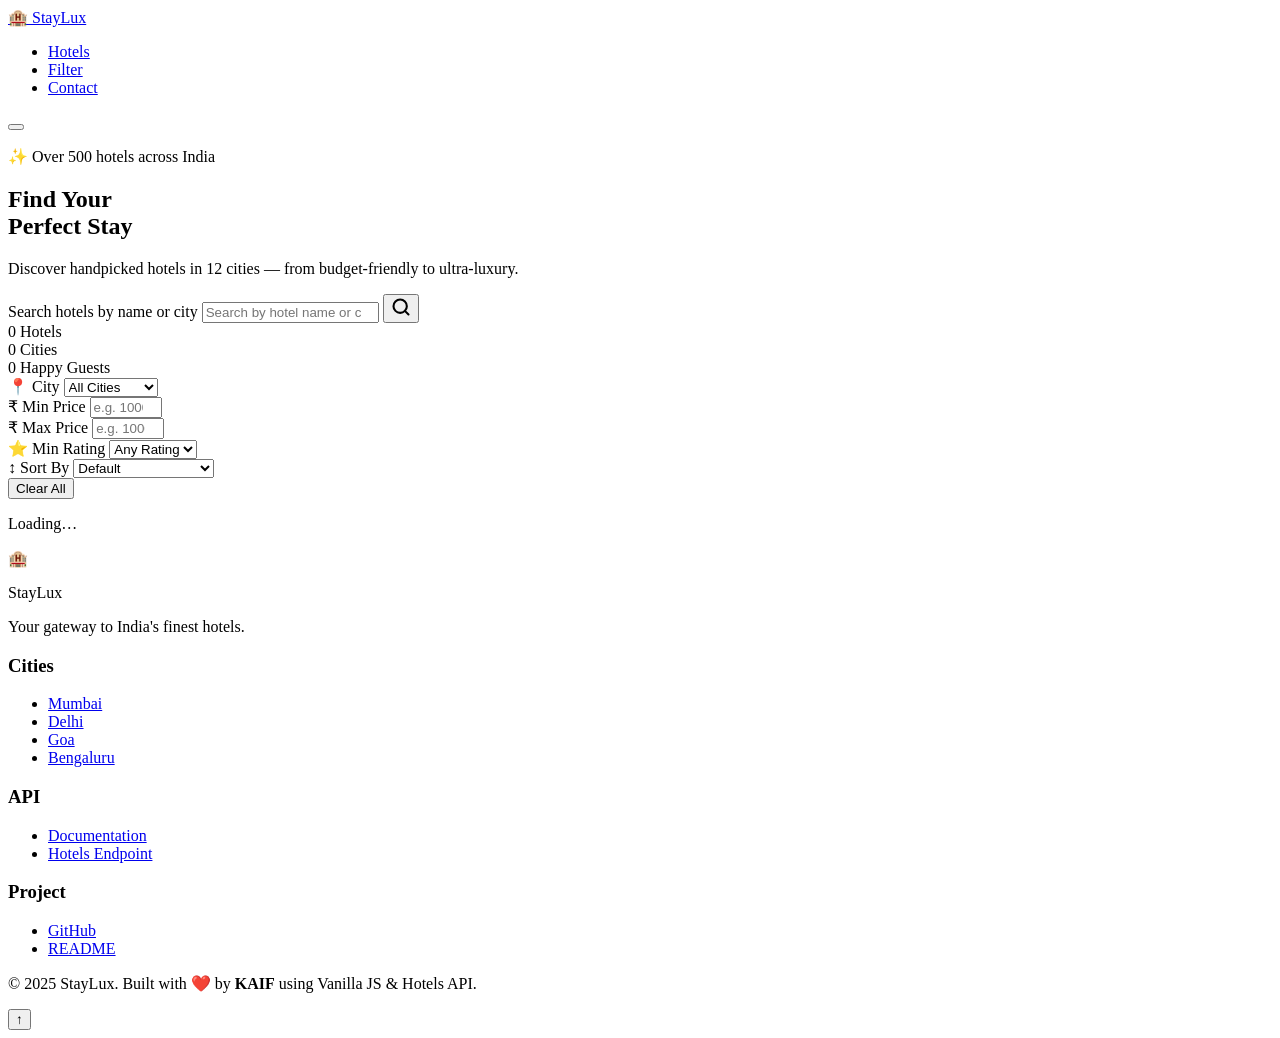
==== index.html @ 4dc67cb7 "Add main landing page and app logic" ====
<!DOCTYPE html>
<html lang="en">
<head>
  <meta charset="UTF-8" />
  <meta name="viewport" content="width=device-width, initial-scale=1.0" />
  <meta name="description" content="StayLux — Browse 500+ premium hotels across India. Filter by city, price, and rating. Find your perfect stay today." />
  <meta name="keywords" content="hotels, India, booking, luxury, affordable, Goa, Mumbai, Delhi, Bengaluru" />
  <meta name="author" content="StayLux" />

  <!-- Open Graph -->
  <meta property="og:title" content="StayLux — Find Your Perfect Hotel in India" />
  <meta property="og:description" content="Browse 500+ premium hotels across major Indian cities." />
  <meta property="og:type" content="website" />

  <title>StayLux — Find Your Perfect Hotel in India</title>

  <!-- Google Fonts -->
  <link rel="preconnect" href="https://fonts.googleapis.com" />
  <link rel="preconnect" href="https://fonts.gstatic.com" crossorigin />
  <link href="https://fonts.googleapis.com/css2?family=Outfit:wght@300;400;500;600;700;800&family=DM+Sans:wght@400;500;600&display=swap" rel="stylesheet" />

  <!-- Stylesheets -->
  <link rel="stylesheet" href="css/style.css" />
  <link rel="stylesheet" href="css/responsive.css" />
</head>

<body>

  <!-- ════════════════════════════════
       NAVIGATION
  ════════════════════════════════ -->
  <header class="nav" role="banner">
    <nav class="nav__inner container" aria-label="Main navigation">

      <!-- Logo -->
      <a href="index.html" class="nav__logo" aria-label="StayLux home">
        <span class="nav__logo-icon" aria-hidden="true">🏨</span>
        <span class="nav__logo-text">StayLux</span>
      </a>

      <!-- Desktop links -->
      <ul class="nav__links" id="nav-links" role="list">
        <li><a href="index.html" class="nav__link nav__link--active" aria-current="page">Hotels</a></li>
        <li><a href="#filters" class="nav__link">Filter</a></li>
        <li><a href="#footer" class="nav__link">Contact</a></li>
      </ul>

      <!-- Mobile hamburger -->
      <button
        class="nav__hamburger"
        id="mobile-menu-btn"
        aria-label="Toggle navigation menu"
        aria-expanded="false"
        aria-controls="nav-links"
      >
        <span class="nav__hamburger-bar"></span>
        <span class="nav__hamburger-bar"></span>
        <span class="nav__hamburger-bar"></span>
      </button>

    </nav>
  </header>


  <!-- ════════════════════════════════
       HERO SECTION
  ════════════════════════════════ -->
  <section class="hero" aria-labelledby="hero-title">
    <div class="hero__backdrop" aria-hidden="true"></div>

    <div class="hero__content container">
      <p class="hero__eyebrow">✨ Over 500 hotels across India</p>
      <h1 class="hero__title" id="hero-title">
        Find Your<br />
        <span class="hero__title-accent">Perfect Stay</span>
      </h1>
      <p class="hero__subtitle">
        Discover handpicked hotels in 12 cities — from budget-friendly to ultra-luxury.
      </p>

      <!-- Inline search bar in hero -->
      <div class="hero__search" role="search">
        <label for="search-input" class="sr-only">Search hotels by name or city</label>
        <input
          type="search"
          id="search-input"
          class="hero__search-input"
          placeholder="Search by hotel name or city…"
          autocomplete="off"
          spellcheck="false"
          aria-label="Search hotels"
        />
        <button class="hero__search-btn" aria-label="Search" type="button">
          <svg width="20" height="20" viewBox="0 0 24 24" fill="none" stroke="currentColor" stroke-width="2.5" stroke-linecap="round" stroke-linejoin="round" aria-hidden="true">
            <circle cx="11" cy="11" r="8" /><line x1="21" y1="21" x2="16.65" y2="16.65" />
          </svg>
        </button>
      </div>

      <!-- Stats row -->
      <div class="hero__stats" aria-label="Key statistics">
        <div class="hero__stat">
          <span class="hero__stat-number" data-counter="500">0</span>
          <span class="hero__stat-label">Hotels</span>
        </div>
        <div class="hero__stat-divider" aria-hidden="true"></div>
        <div class="hero__stat">
          <span class="hero__stat-number" data-counter="12">0</span>
          <span class="hero__stat-label">Cities</span>
        </div>
        <div class="hero__stat-divider" aria-hidden="true"></div>
        <div class="hero__stat">
          <span class="hero__stat-number" data-counter="50000">0</span>
          <span class="hero__stat-label">Happy Guests</span>
        </div>
      </div>
    </div>
  </section>


  <!-- ════════════════════════════════
       FILTERS BAR
  ════════════════════════════════ -->
  <section class="filters" id="filters" aria-label="Hotel filters">
    <div class="filters__inner container">

      <!-- Location -->
      <div class="filter-group">
        <label for="location-filter" class="filter-group__label">
          <span class="filter-group__icon" aria-hidden="true">📍</span>
          City
        </label>
        <select id="location-filter" class="filter-group__select" aria-label="Filter by city">
          <option value="">All Cities</option>
          <option value="Ahmedabad">Ahmedabad</option>
          <option value="Bengaluru">Bengaluru</option>
          <option value="Chennai">Chennai</option>
          <option value="Delhi">Delhi</option>
          <option value="Goa">Goa</option>
          <option value="Gurgaon">Gurgaon</option>
          <option value="Hyderabad">Hyderabad</option>
          <option value="Jaipur">Jaipur</option>
          <option value="Kolkata">Kolkata</option>
          <option value="Mumbai">Mumbai</option>
          <option value="Noida">Noida</option>
          <option value="Pune">Pune</option>
        </select>
      </div>

      <!-- Min Price -->
      <div class="filter-group">
        <label for="min-price" class="filter-group__label">
          <span class="filter-group__icon" aria-hidden="true">₹</span>
          Min Price
        </label>
        <input
          type="number"
          id="min-price"
          class="filter-group__input"
          placeholder="e.g. 1000"
          min="0"
          max="99999"
          aria-label="Minimum price per night"
        />
      </div>

      <!-- Max Price -->
      <div class="filter-group">
        <label for="max-price" class="filter-group__label">
          <span class="filter-group__icon" aria-hidden="true">₹</span>
          Max Price
        </label>
        <input
          type="number"
          id="max-price"
          class="filter-group__input"
          placeholder="e.g. 10000"
          min="0"
          max="99999"
          aria-label="Maximum price per night"
        />
      </div>

      <!-- Min Rating -->
      <div class="filter-group">
        <label for="min-rating" class="filter-group__label">
          <span class="filter-group__icon" aria-hidden="true">⭐</span>
          Min Rating
        </label>
        <select id="min-rating" class="filter-group__select" aria-label="Filter by minimum rating">
          <option value="">Any Rating</option>
          <option value="2">2+</option>
          <option value="3">3+</option>
          <option value="4">4+</option>
          <option value="4.5">4.5+</option>
        </select>
      </div>

      <!-- Sort -->
      <div class="filter-group">
        <label for="sort-select" class="filter-group__label">
          <span class="filter-group__icon" aria-hidden="true">↕</span>
          Sort By
        </label>
        <select id="sort-select" class="filter-group__select" aria-label="Sort hotels">
          <option value="">Default</option>
          <option value="price">Price: Low → High</option>
          <option value="-price">Price: High → Low</option>
          <option value="-rating">Rating: High → Low</option>
          <option value="rating">Rating: Low → High</option>
          <option value="name">Name: A → Z</option>
        </select>
      </div>

      <!-- Clear Filters -->
      <button id="clear-filters-btn" class="btn btn--ghost filters__clear" type="button">
        Clear All
      </button>

    </div>
  </section>


  <!-- ════════════════════════════════
       HOTEL GRID
  ════════════════════════════════ -->
  <main class="main-content" id="main-content">
    <div class="container">

      <!-- Results header -->
      <div class="results-header" aria-live="polite" aria-atomic="true">
        <p class="results-header__count" id="results-count">Loading…</p>
      </div>

      <!-- Hotel cards grid -->
      <div
        class="hotel-grid"
        id="hotel-grid"
        role="list"
        aria-label="Hotel listings"
      >
        <!-- Cards injected by app.js -->
      </div>

    </div>
  </main>


  <!-- ════════════════════════════════
       FOOTER
  ════════════════════════════════ -->
  <footer class="footer" id="footer" role="contentinfo">
    <div class="footer__inner container">

      <div class="footer__brand">
        <span class="footer__logo" aria-hidden="true">🏨</span>
        <p class="footer__brand-name">StayLux</p>
        <p class="footer__tagline">Your gateway to India's finest hotels.</p>
      </div>

      <div class="footer__links-grid">
        <div class="footer__col">
          <h3 class="footer__col-title">Cities</h3>
          <ul class="footer__link-list" role="list">
            <li><a href="#" class="footer__link" onclick="document.getElementById('location-filter').value='Mumbai'; return false;">Mumbai</a></li>
            <li><a href="#" class="footer__link" onclick="document.getElementById('location-filter').value='Delhi'; return false;">Delhi</a></li>
            <li><a href="#" class="footer__link" onclick="document.getElementById('location-filter').value='Goa'; return false;">Goa</a></li>
            <li><a href="#" class="footer__link" onclick="document.getElementById('location-filter').value='Bengaluru'; return false;">Bengaluru</a></li>
          </ul>
        </div>

        <div class="footer__col">
          <h3 class="footer__col-title">API</h3>
          <ul class="footer__link-list" role="list">
            <li><a href="https://demohotelsapi.pythonanywhere.com/" target="_blank" rel="noopener noreferrer" class="footer__link">Documentation</a></li>
            <li><a href="https://demohotelsapi.pythonanywhere.com/hotels/" target="_blank" rel="noopener noreferrer" class="footer__link">Hotels Endpoint</a></li>
          </ul>
        </div>

        <div class="footer__col">
          <h3 class="footer__col-title">Project</h3>
          <ul class="footer__link-list" role="list">
            <li><a href="https://github.com" target="_blank" rel="noopener noreferrer" class="footer__link">GitHub</a></li>
            <li><a href="README.md" class="footer__link">README</a></li>
          </ul>
        </div>
      </div>

    </div>

    <div class="footer__bottom">
      <p>© 2025 StayLux. Built with ❤️ by <strong>KAIF</strong> using Vanilla JS &amp; Hotels API.</p>
    </div>
  </footer>


  <!-- Scroll-to-top button -->
  <button
    id="scroll-top-btn"
    class="scroll-top-btn"
    aria-label="Scroll to top"
    title="Back to top"
  >
    ↑
  </button>


  <!-- JS modules (type="module" enables ES imports) -->
  <script type="module" src="js/app.js"></script>

</body>
</html>
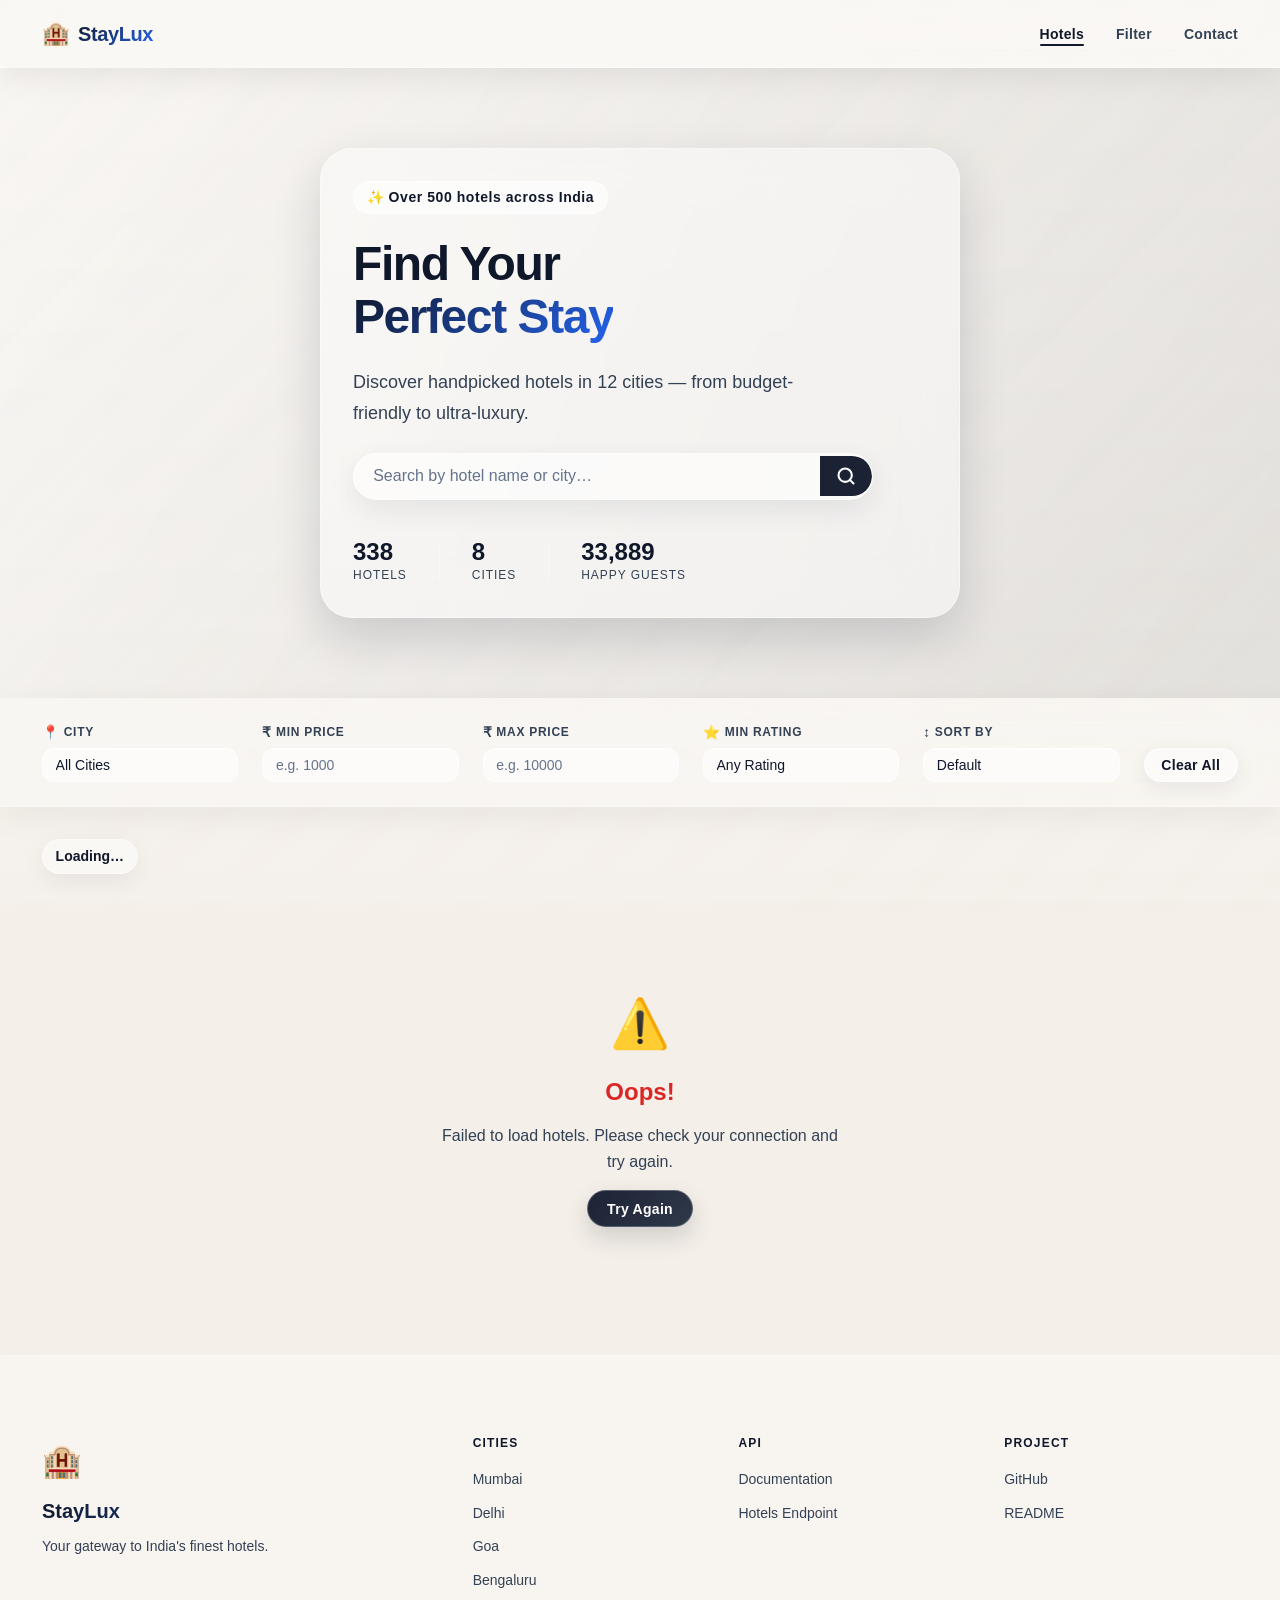
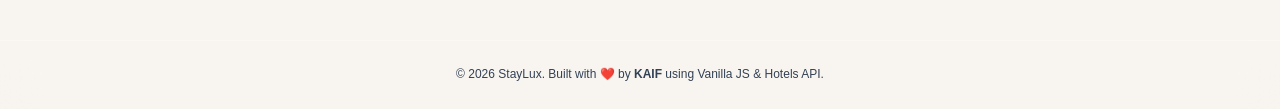
==== commit 9c000968: "refactor: apply final bug fixes, UI polish, and update documentation attribution to KAIF" ====
--- a/index.html
+++ b/index.html
@@ -262,10 +262,10 @@
         <div class="footer__col">
           <h3 class="footer__col-title">Cities</h3>
           <ul class="footer__link-list" role="list">
-            <li><a href="#" class="footer__link" onclick="document.getElementById('location-filter').value='Mumbai'; return false;">Mumbai</a></li>
-            <li><a href="#" class="footer__link" onclick="document.getElementById('location-filter').value='Delhi'; return false;">Delhi</a></li>
-            <li><a href="#" class="footer__link" onclick="document.getElementById('location-filter').value='Goa'; return false;">Goa</a></li>
-            <li><a href="#" class="footer__link" onclick="document.getElementById('location-filter').value='Bengaluru'; return false;">Bengaluru</a></li>
+            <li><a href="#filters" class="footer__link" onclick="filterByCity('Mumbai'); return false;">Mumbai</a></li>
+            <li><a href="#filters" class="footer__link" onclick="filterByCity('Delhi'); return false;">Delhi</a></li>
+            <li><a href="#filters" class="footer__link" onclick="filterByCity('Goa'); return false;">Goa</a></li>
+            <li><a href="#filters" class="footer__link" onclick="filterByCity('Bengaluru'); return false;">Bengaluru</a></li>
           </ul>
         </div>
 
@@ -289,7 +289,7 @@
     </div>
 
     <div class="footer__bottom">
-      <p>© 2025 StayLux. Built with ❤️ by <strong>KAIF</strong> using Vanilla JS &amp; Hotels API.</p>
+      <p>© 2026 StayLux. Built with ❤️ by <strong>KAIF</strong> using Vanilla JS &amp; Hotels API.</p>
     </div>
   </footer>
 
--- a/css/style.css
+++ b/css/style.css
@@ -0,0 +1,1307 @@
+/* =============================================================
+   style.css
+   Core design system, component styles, and layout rules.
+   All responsive overrides live in responsive.css.
+   =============================================================
+   TABLE OF CONTENTS:
+   1. Design Tokens (CSS Custom Properties)
+   2. Reset & Base
+   3. Typography
+   4. Utility Classes
+   5. Navigation
+   6. Hero Section
+   7. Filters Bar
+   8. Hotel Grid & Cards
+   9. Loading / Error / Empty States
+  10. Hotel Detail Page
+  11. Gallery
+  12. Footer
+  13. Scroll-to-top Button
+  14. Animations & Keyframes
+   ============================================================= */
+
+
+/* ─────────────────────────────────────────
+   1. DESIGN TOKENS
+───────────────────────────────────────── */
+:root {
+  /* Colours */
+  --clr-bg:           #f4efe8;
+  --clr-surface:      rgba(255, 255, 255, 0.45);
+  --clr-surface-2:    rgba(255, 255, 255, 0.6);
+  --clr-surface-3:    rgba(255, 255, 255, 0.72);
+  --clr-border:       rgba(255, 255, 255, 0.4);
+
+  --clr-primary:      #111827;
+  --clr-primary-dark: #0f172a;
+  --clr-primary-glow: rgba(15, 23, 42, 0.16);
+
+  --clr-accent:       #2563eb;
+  --clr-accent-glow:  rgba(37, 99, 235, 0.18);
+
+  --clr-success:      #16a34a;
+  --clr-warning:      #d97706;
+  --clr-error:        #dc2626;
+
+  --clr-text:         #0f172a;
+  --clr-text-muted:   #334155;
+  --clr-text-faint:   #64748b;
+
+  /* Shadows */
+  --shadow-sm:  0 6px 20px rgba(15, 23, 42, 0.08);
+  --shadow-md:  0 10px 30px rgba(15, 23, 42, 0.1);
+  --shadow-lg:  0 20px 48px rgba(15, 23, 42, 0.14);
+  --shadow-card:0 16px 40px rgba(15, 23, 42, 0.08), 0 1px 2px rgba(255, 255, 255, 0.5) inset;
+  --shadow-glow:0 0 30px rgba(37, 99, 235, 0.15);
+
+  /* Spacing */
+  --space-xs:  0.25rem;
+  --space-sm:  0.5rem;
+  --space-md:  1rem;
+  --space-lg:  1.5rem;
+  --space-xl:  2rem;
+  --space-2xl: 3rem;
+  --space-3xl: 5rem;
+
+  /* Borders */
+  --radius-sm:  6px;
+  --radius-md:  12px;
+  --radius-lg:  20px;
+  --radius-xl:  28px;
+  --radius-full:9999px;
+
+  /* Typography */
+  --font-primary: 'Outfit', sans-serif;
+  --font-body:    'DM Sans', sans-serif;
+
+  --text-xs:   0.75rem;
+  --text-sm:   0.875rem;
+  --text-md:   1rem;
+  --text-lg:   1.125rem;
+  --text-xl:   1.25rem;
+  --text-2xl:  1.5rem;
+  --text-3xl:  1.875rem;
+  --text-4xl:  2.25rem;
+  --text-5xl:  3rem;
+
+  /* Transitions */
+  --ease-out:   cubic-bezier(0.22, 1, 0.36, 1);
+  --ease-in:    cubic-bezier(0.55, 0, 0.85, 0.05);
+  --ease-spring:cubic-bezier(0.34, 1.56, 0.64, 1);
+  --dur-fast:   150ms;
+  --dur-normal: 280ms;
+  --dur-slow:   450ms;
+
+  /* Layout */
+  --nav-height: 68px;
+  --container-width: 1260px;
+}
+
+
+/* ─────────────────────────────────────────
+   2. RESET & BASE
+───────────────────────────────────────── */
+*, *::before, *::after {
+  box-sizing: border-box;
+  margin: 0;
+  padding: 0;
+}
+
+html {
+  scroll-behavior: smooth;
+  -webkit-text-size-adjust: 100%;
+}
+
+body {
+  font-family: var(--font-body);
+  font-size: var(--text-md);
+  color: var(--clr-text);
+  background-color: var(--clr-bg);
+  line-height: 1.6;
+  min-height: 100vh;
+  overflow-x: hidden;
+  position: relative;
+  isolation: isolate;
+}
+
+body::before {
+  content: '';
+  position: fixed;
+  inset: 0;
+  background:
+    linear-gradient(135deg, rgba(255, 255, 255, 0.16), rgba(255, 255, 255, 0.06)),
+    url('https://images.unsplash.com/photo-1505693416388-ac5ce068fe85?auto=format&fit=crop&w=2000&q=80') center/cover no-repeat;
+  transform: scale(1.03);
+  z-index: -2;
+  filter: saturate(1.1) contrast(1.02);
+}
+
+body::after {
+  content: '';
+  position: fixed;
+  inset: 0;
+  background: linear-gradient(180deg, rgba(255, 255, 255, 0.12) 0%, rgba(248, 246, 242, 0.18) 100%);
+  z-index: -1;
+  pointer-events: none;
+}
+
+img {
+  display: block;
+  max-width: 100%;
+}
+
+a {
+  color: inherit;
+  text-decoration: none;
+}
+
+button {
+  font-family: inherit;
+  cursor: pointer;
+  border: none;
+  background: none;
+}
+
+ul, ol {
+  list-style: none;
+}
+
+input, select, textarea {
+  font-family: inherit;
+}
+
+/* Focus ring */
+:focus-visible {
+  outline: 2px solid var(--clr-primary);
+  outline-offset: 3px;
+  border-radius: var(--radius-sm);
+}
+
+/* Screen-reader only */
+.sr-only {
+  position: absolute;
+  width: 1px; height: 1px;
+  padding: 0; margin: -1px;
+  overflow: hidden;
+  clip: rect(0,0,0,0);
+  white-space: nowrap;
+  border: 0;
+}
+
+.hidden { display: none !important; }
+
+
+/* ─────────────────────────────────────────
+   3. TYPOGRAPHY
+───────────────────────────────────────── */
+h1, h2, h3, h4, h5, h6 {
+  font-family: var(--font-primary);
+  font-weight: 700;
+  line-height: 1.2;
+  color: var(--clr-text);
+}
+
+
+/* ─────────────────────────────────────────
+   4. UTILITY CLASSES
+───────────────────────────────────────── */
+.container {
+  width: 100%;
+  max-width: var(--container-width);
+  margin-inline: auto;
+  padding-inline: var(--space-xl);
+}
+
+/* Buttons */
+.btn {
+  display: inline-flex;
+  align-items: center;
+  justify-content: center;
+  gap: var(--space-sm);
+  padding: 0.65em 1.4em;
+  border-radius: var(--radius-full);
+  font-family: var(--font-primary);
+  font-weight: 600;
+  font-size: var(--text-sm);
+  letter-spacing: 0.02em;
+  transition:
+    background-color var(--dur-normal) var(--ease-out),
+    color           var(--dur-normal) var(--ease-out),
+    transform       var(--dur-fast)   var(--ease-spring),
+    box-shadow      var(--dur-normal) var(--ease-out);
+  cursor: pointer;
+  white-space: nowrap;
+  user-select: none;
+}
+
+.btn:active { transform: scale(0.97); }
+
+.btn--primary {
+  background: linear-gradient(135deg, rgba(15, 23, 42, 0.95), rgba(30, 41, 59, 0.92));
+  color: #fff;
+  box-shadow: 0 10px 25px rgba(15, 23, 42, 0.16);
+  border: 1px solid rgba(255, 255, 255, 0.25);
+}
+
+.btn--primary:hover {
+  background: linear-gradient(135deg, rgba(30, 41, 59, 0.96), rgba(15, 23, 42, 0.95));
+  box-shadow: 0 14px 30px rgba(15, 23, 42, 0.18);
+  transform: translateY(-2px);
+}
+
+.btn--ghost {
+  background: rgba(255, 255, 255, 0.5);
+  color: var(--clr-text);
+  border: 1px solid rgba(255, 255, 255, 0.55);
+  box-shadow: var(--shadow-sm);
+}
+
+.btn--ghost:hover {
+  background: rgba(255, 255, 255, 0.65);
+  color: var(--clr-text);
+  border-color: rgba(255, 255, 255, 0.8);
+  transform: translateY(-1px);
+}
+
+/* Rating badges */
+.badge--excellent { background: linear-gradient(135deg, #22c55e, #16a34a); color: #fff; }
+.badge--good      { background: linear-gradient(135deg, #3b82f6, #2563eb); color: #fff; }
+.badge--average   { background: linear-gradient(135deg, #f59e0b, #d97706); color: #fff; }
+.badge--poor      { background: linear-gradient(135deg, #ef4444, #dc2626); color: #fff; }
+
+/* Stars */
+.stars { display: inline-flex; gap: 1px; }
+.star { font-size: 0.9rem; }
+.star--full  { color: #f7a541; }
+.star--half  { color: #f7a541; }
+.star--empty { color: var(--clr-text-faint); }
+
+
+/* ─────────────────────────────────────────
+   5. NAVIGATION
+───────────────────────────────────────── */
+.nav {
+  position: sticky;
+  top: 0;
+  z-index: 1000;
+  height: var(--nav-height);
+  background: rgba(255, 255, 255, 0.45);
+  backdrop-filter: blur(24px);
+  -webkit-backdrop-filter: blur(24px);
+  border-bottom: 1px solid rgba(255, 255, 255, 0.4);
+  box-shadow: 0 8px 32px 0 rgba(0, 0, 0, 0.08);
+}
+
+.nav__inner {
+  display: flex;
+  align-items: center;
+  justify-content: space-between;
+  height: 100%;
+}
+
+.nav__logo {
+  display: flex;
+  align-items: center;
+  gap: var(--space-sm);
+  text-decoration: none;
+}
+
+.nav__logo-icon { font-size: 1.4rem; }
+
+.nav__logo-text {
+  font-family: var(--font-primary);
+  font-size: var(--text-xl);
+  font-weight: 800;
+  background: linear-gradient(135deg, var(--clr-primary), var(--clr-accent));
+  -webkit-background-clip: text;
+  -webkit-text-fill-color: transparent;
+  background-clip: text;
+  letter-spacing: -0.02em;
+}
+
+.nav__links {
+  display: flex;
+  align-items: center;
+  gap: var(--space-xl);
+}
+
+.nav__link {
+  font-family: var(--font-primary);
+  font-size: var(--text-sm);
+  font-weight: 600;
+  color: var(--clr-text-muted);
+  letter-spacing: 0.02em;
+  position: relative;
+  transition: color var(--dur-normal) var(--ease-out);
+}
+
+.nav__link::after {
+  content: '';
+  position: absolute;
+  left: 0; bottom: -4px;
+  width: 0; height: 2px;
+  background: var(--clr-primary);
+  border-radius: var(--radius-full);
+  transition: width var(--dur-normal) var(--ease-out);
+}
+
+.nav__link:hover,
+.nav__link--active {
+  color: var(--clr-text);
+}
+
+.nav__link:hover::after,
+.nav__link--active::after { width: 100%; }
+
+/* Hamburger */
+.nav__hamburger {
+  display: none;
+  flex-direction: column;
+  justify-content: center;
+  gap: 5px;
+  width: 36px; height: 36px;
+  padding: 6px;
+  border-radius: var(--radius-sm);
+  transition: background var(--dur-fast);
+}
+
+.nav__hamburger:hover { background: var(--clr-surface-2); }
+
+.nav__hamburger-bar {
+  display: block;
+  width: 100%; height: 2px;
+  background: var(--clr-text);
+  border-radius: var(--radius-full);
+  transition: transform var(--dur-normal) var(--ease-out), opacity var(--dur-normal);
+}
+
+
+/* ─────────────────────────────────────────
+   6. HERO SECTION
+───────────────────────────────────────── */
+.hero {
+  position: relative;
+  min-height: 580px;
+  display: flex;
+  align-items: center;
+  overflow: hidden;
+  padding-block: var(--space-3xl);
+  background:
+    linear-gradient(135deg, rgba(255, 255, 255, 0.3), rgba(255, 255, 255, 0.08)),
+    url('https://images.unsplash.com/photo-1505693416388-ac5ce068fe85?auto=format&fit=crop&w=2000&q=80') center/cover no-repeat;
+}
+
+.hero__backdrop {
+  position: absolute;
+  inset: 0;
+  background: linear-gradient(120deg, rgba(255, 255, 255, 0.06), rgba(15, 23, 42, 0.08));
+  z-index: 0;
+}
+
+/* Animated grid dots background */
+.hero__backdrop::before {
+  content: '';
+  position: absolute;
+  inset: 0;
+  background-image: radial-gradient(circle, rgba(255,255,255,0.04) 1px, transparent 1px);
+  background-size: 32px 32px;
+  z-index: 0;
+}
+
+.hero__content {
+  position: relative;
+  z-index: 1;
+  display: flex;
+  flex-direction: column;
+  align-items: flex-start;
+  gap: var(--space-lg);
+  max-width: 640px;
+  padding: 2rem;
+  border-radius: 2rem;
+  background: rgba(255, 255, 255, 0.42);
+  backdrop-filter: blur(24px);
+  -webkit-backdrop-filter: blur(24px);
+  border: 1px solid rgba(255, 255, 255, 0.4);
+  box-shadow: 0 20px 48px rgba(15, 23, 42, 0.16);
+  animation: fadeInUp 0.8s var(--ease-out) both;
+}
+
+.hero__eyebrow {
+  font-family: var(--font-primary);
+  font-size: var(--text-sm);
+  font-weight: 600;
+  color: var(--clr-text);
+  letter-spacing: 0.04em;
+  background: rgba(255, 255, 255, 0.6);
+  padding: 0.3em 0.9em;
+  border-radius: var(--radius-full);
+  border: 1px solid rgba(255, 255, 255, 0.45);
+}
+
+.hero__title {
+  font-size: var(--text-5xl);
+  font-weight: 800;
+  line-height: 1.1;
+  letter-spacing: -0.03em;
+  color: var(--clr-text);
+}
+
+.hero__title-accent {
+  background: linear-gradient(135deg, #0f172a, #2563eb);
+  -webkit-background-clip: text;
+  -webkit-text-fill-color: transparent;
+  background-clip: text;
+}
+
+.hero__subtitle {
+  font-size: var(--text-lg);
+  color: var(--clr-text-muted);
+  max-width: 480px;
+  line-height: 1.7;
+}
+
+/* Hero search bar */
+.hero__search {
+  display: flex;
+  align-items: center;
+  width: 100%;
+  max-width: 520px;
+  background: rgba(255, 255, 255, 0.58);
+  border: 1px solid rgba(255, 255, 255, 0.45);
+  border-radius: var(--radius-full);
+  overflow: hidden;
+  box-shadow: 0 10px 28px rgba(15, 23, 42, 0.08);
+  transition: border-color var(--dur-normal), box-shadow var(--dur-normal);
+}
+
+.hero__search:focus-within {
+  border-color: rgba(255, 255, 255, 0.75);
+  box-shadow: 0 0 0 4px rgba(37, 99, 235, 0.16);
+}
+
+.hero__search-input {
+  flex: 1;
+  padding: 0.85em 1.2em;
+  background: transparent;
+  border: none;
+  color: var(--clr-text);
+  font-size: var(--text-md);
+  outline: none;
+}
+
+.hero__search-input::placeholder { color: var(--clr-text-faint); }
+
+.hero__search-btn {
+  padding: 0.75em 1.2em;
+  background: rgba(15, 23, 42, 0.95);
+  color: #fff;
+  border-radius: 0 var(--radius-full) var(--radius-full) 0;
+  display: flex;
+  align-items: center;
+  transition: background var(--dur-fast);
+}
+
+.hero__search-btn:hover { background: rgba(30, 41, 59, 0.96); }
+
+/* Hero stats */
+.hero__stats {
+  display: flex;
+  align-items: center;
+  gap: var(--space-xl);
+  margin-top: var(--space-md);
+}
+
+.hero__stat {
+  display: flex;
+  flex-direction: column;
+  align-items: flex-start;
+}
+
+.hero__stat-number {
+  font-family: var(--font-primary);
+  font-size: var(--text-2xl);
+  font-weight: 800;
+  color: var(--clr-text);
+  line-height: 1;
+}
+
+.hero__stat-label {
+  font-size: var(--text-xs);
+  color: var(--clr-text-muted);
+  text-transform: uppercase;
+  letter-spacing: 0.08em;
+  margin-top: 2px;
+}
+
+.hero__stat-divider {
+  width: 1px;
+  height: 36px;
+  background: var(--clr-border);
+}
+
+
+/* ─────────────────────────────────────────
+   7. FILTERS BAR
+───────────────────────────────────────── */
+.filters {
+  background: rgba(255, 255, 255, 0.34);
+  border-bottom: 1px solid rgba(255, 255, 255, 0.35);
+  padding-block: var(--space-lg);
+  position: sticky;
+  top: var(--nav-height);
+  z-index: 900;
+  backdrop-filter: blur(20px);
+  -webkit-backdrop-filter: blur(20px);
+  box-shadow: 0 8px 32px 0 rgba(0, 0, 0, 0.05);
+}
+
+.filters__inner {
+  display: flex;
+  align-items: flex-end;
+  gap: var(--space-lg);
+  flex-wrap: wrap;
+}
+
+.filter-group {
+  display: flex;
+  flex-direction: column;
+  gap: var(--space-xs);
+  flex: 1;
+  min-width: 140px;
+}
+
+.filter-group__label {
+  display: flex;
+  align-items: center;
+  gap: 4px;
+  font-family: var(--font-primary);
+  font-size: var(--text-xs);
+  font-weight: 600;
+  color: var(--clr-text-muted);
+  text-transform: uppercase;
+  letter-spacing: 0.06em;
+  cursor: default;
+}
+
+.filter-group__icon { font-size: 0.85rem; }
+
+.filter-group__select,
+.filter-group__input {
+  width: 100%;
+  padding: 0.6em 0.9em;
+  background: rgba(255, 255, 255, 0.58);
+  border: 1px solid rgba(255, 255, 255, 0.45);
+  border-radius: var(--radius-md);
+  color: var(--clr-text);
+  font-size: var(--text-sm);
+  appearance: none;
+  -webkit-appearance: none;
+  box-shadow: inset 0 1px 1px rgba(255,255,255,0.4);
+  transition: border-color var(--dur-normal), box-shadow var(--dur-normal);
+}
+
+.filter-group__select:focus,
+.filter-group__input:focus {
+  border-color: rgba(255, 255, 255, 0.8);
+  box-shadow: 0 0 0 3px rgba(37, 99, 235, 0.16);
+  outline: none;
+}
+
+.filter-group__select option {
+  background: #fff;
+  color: var(--clr-text);
+}
+
+.filter-group__input::placeholder { color: var(--clr-text-faint); }
+
+.filter-group__input[type="number"] {
+  -moz-appearance: textfield;
+}
+
+.filter-group__input[type="number"]::-webkit-inner-spin-button,
+.filter-group__input[type="number"]::-webkit-outer-spin-button {
+  -webkit-appearance: none;
+}
+
+.filters__clear {
+  align-self: flex-end;
+  padding: 0.6em 1.2em;
+  flex-shrink: 0;
+}
+
+
+/* ─────────────────────────────────────────
+   8. HOTEL GRID & CARDS
+───────────────────────────────────────── */
+.main-content {
+  padding-block: var(--space-xl) var(--space-2xl);
+}
+
+.results-header {
+  display: flex;
+  align-items: center;
+  justify-content: space-between;
+  margin-bottom: var(--space-xl);
+}
+
+.results-header__count {
+  font-family: var(--font-primary);
+  font-size: var(--text-sm);
+  font-weight: 600;
+  color: var(--clr-text);
+  background: rgba(255, 255, 255, 0.5);
+  padding: 0.35em 0.9em;
+  border-radius: var(--radius-full);
+  border: 1px solid rgba(255, 255, 255, 0.4);
+  box-shadow: 0 8px 24px rgba(15, 23, 42, 0.06);
+}
+
+/* Grid layout */
+.hotel-grid {
+  display: grid;
+  grid-template-columns: repeat(auto-fill, minmax(250px, 1fr));
+  gap: var(--space-lg);
+}
+
+/* Card */
+.hotel-card {
+  display: flex;
+  flex-direction: column;
+  background: rgba(255, 255, 255, 0.5);
+  border: 1px solid rgba(255, 255, 255, 0.4);
+  border-radius: 1.1rem;
+  overflow: hidden;
+  box-shadow: var(--shadow-card);
+  backdrop-filter: blur(20px);
+  -webkit-backdrop-filter: blur(20px);
+  transition:
+    transform  var(--dur-normal) var(--ease-out),
+    box-shadow var(--dur-normal) var(--ease-out),
+    background var(--dur-normal) var(--ease-out),
+    border-color var(--dur-normal);
+  cursor: pointer;
+  animation: cardFadeIn 0.5s var(--ease-out) both;
+}
+
+.hotel-card:hover {
+  transform: translateY(-6px) scale(1.01);
+  box-shadow: 0 20px 48px rgba(15, 23, 42, 0.12);
+  background: rgba(255, 255, 255, 0.6);
+  border-color: rgba(255, 255, 255, 0.7);
+}
+
+/* Card image */
+.hotel-card__image-wrapper {
+  position: relative;
+  overflow: hidden;
+  height: 170px;
+  flex-shrink: 0;
+}
+
+.hotel-card__image {
+  width: 100%;
+  height: 100%;
+  object-fit: cover;
+  transition: transform var(--dur-slow) var(--ease-out);
+}
+
+.hotel-card:hover .hotel-card__image {
+  transform: scale(1.06);
+}
+
+/* Rating badge on card */
+.hotel-card__badge {
+  position: absolute;
+  top: var(--space-md);
+  right: var(--space-md);
+  padding: 0.25em 0.65em;
+  border-radius: var(--radius-full);
+  font-family: var(--font-primary);
+  font-size: var(--text-sm);
+  font-weight: 700;
+  letter-spacing: 0.02em;
+  box-shadow: var(--shadow-md);
+}
+
+/* Card body */
+.hotel-card__body {
+  display: flex;
+  flex-direction: column;
+  flex: 1;
+  padding: 0.95rem 1rem 1rem;
+  gap: 0.45rem;
+}
+
+.hotel-card__location {
+  display: flex;
+  align-items: center;
+  gap: 4px;
+  font-size: var(--text-xs);
+  color: var(--clr-text-muted);
+  font-weight: 600;
+  text-transform: uppercase;
+  letter-spacing: 0.06em;
+}
+
+.hotel-card__location-icon { font-size: 0.75rem; }
+
+.hotel-card__name {
+  font-size: 1rem;
+  font-weight: 700;
+  color: var(--clr-text);
+  line-height: 1.3;
+  margin-top: 2px;
+}
+
+.hotel-card__stars { display: flex; }
+
+.hotel-card__desc {
+  font-size: 0.82rem;
+  color: var(--clr-text-muted);
+  line-height: 1.5;
+  flex: 1;
+}
+
+/* Card footer: price + CTA */
+.hotel-card__footer {
+  display: flex;
+  align-items: center;
+  justify-content: space-between;
+  margin-top: auto;
+  padding-top: 0.7rem;
+  border-top: 1px solid rgba(255, 255, 255, 0.35);
+}
+
+.hotel-card__price {
+  display: flex;
+  flex-direction: column;
+}
+
+.hotel-card__price-label {
+  font-size: var(--text-xs);
+  color: var(--clr-text-faint);
+  text-transform: uppercase;
+  letter-spacing: 0.05em;
+}
+
+.hotel-card__price-value {
+  font-family: var(--font-primary);
+  font-size: var(--text-xl);
+  font-weight: 800;
+  color: var(--clr-accent);
+}
+
+.hotel-card__btn {
+  font-size: var(--text-xs);
+  padding: 0.55em 1.1em;
+}
+
+
+/* ─────────────────────────────────────────
+   9. LOADING / ERROR / EMPTY STATES
+───────────────────────────────────────── */
+
+/* Spinner */
+.spinner-wrapper {
+  grid-column: 1 / -1;
+  display: flex;
+  flex-direction: column;
+  align-items: center;
+  justify-content: center;
+  gap: var(--space-lg);
+  padding: var(--space-3xl) 0;
+}
+
+.spinner {
+  position: relative;
+  width: 60px; height: 60px;
+}
+
+.spinner__ring {
+  position: absolute;
+  inset: 0;
+  border-radius: 50%;
+  border: 3px solid transparent;
+  animation: spin 1.2s linear infinite;
+}
+
+.spinner__ring:nth-child(1) {
+  border-top-color: var(--clr-primary);
+  animation-duration: 0.9s;
+}
+
+.spinner__ring:nth-child(2) {
+  border-right-color: var(--clr-accent);
+  animation-duration: 1.2s;
+  inset: 8px;
+}
+
+.spinner__ring:nth-child(3) {
+  border-bottom-color: var(--clr-success);
+  animation-duration: 1.6s;
+  inset: 16px;
+}
+
+.spinner__text {
+  font-size: var(--text-sm);
+  color: var(--clr-text-muted);
+  animation: pulse 1.5s ease-in-out infinite;
+}
+
+/* Error state */
+.error-state {
+  grid-column: 1 / -1;
+  display: flex;
+  flex-direction: column;
+  align-items: center;
+  justify-content: center;
+  gap: var(--space-md);
+  padding: var(--space-3xl) 0;
+  text-align: center;
+}
+
+.error-state__icon { font-size: 3rem; }
+
+.error-state__title {
+  font-size: var(--text-2xl);
+  color: var(--clr-error);
+}
+
+.error-state__message {
+  color: var(--clr-text-muted);
+  max-width: 400px;
+}
+
+/* Empty state */
+.empty-state {
+  grid-column: 1 / -1;
+  display: flex;
+  flex-direction: column;
+  align-items: center;
+  justify-content: center;
+  gap: var(--space-md);
+  padding: var(--space-3xl) 0;
+  text-align: center;
+}
+
+.empty-state__icon { font-size: 4rem; opacity: 0.4; }
+
+.empty-state__title {
+  font-size: var(--text-2xl);
+  color: var(--clr-text);
+}
+
+.empty-state__message {
+  color: var(--clr-text-muted);
+}
+
+
+/* ─────────────────────────────────────────
+  10. HOTEL DETAIL PAGE
+───────────────────────────────────────── */
+.detail-page { background-color: var(--clr-bg); }
+
+.breadcrumb {
+  padding-block: var(--space-lg);
+}
+
+.breadcrumb__back {
+  font-size: var(--text-sm);
+  padding: 0.5em 1em;
+}
+
+.detail-main {
+  display: grid;
+  grid-template-columns: 1fr 420px;
+  gap: var(--space-2xl);
+  padding-bottom: var(--space-3xl);
+  align-items: start;
+}
+
+/* Detail info panel */
+.detail {
+  background: rgba(255, 255, 255, 0.44);
+  border: 1px solid rgba(255, 255, 255, 0.4);
+  border-radius: var(--radius-xl);
+  padding: var(--space-xl);
+  display: flex;
+  flex-direction: column;
+  gap: var(--space-lg);
+  position: sticky;
+  top: calc(var(--nav-height) + var(--space-md));
+  backdrop-filter: blur(24px);
+  -webkit-backdrop-filter: blur(24px);
+  box-shadow: 0 20px 48px rgba(15, 23, 42, 0.12);
+}
+
+.detail__badge {
+  align-self: flex-start;
+  padding: 0.3em 0.8em;
+  border-radius: var(--radius-full);
+  font-family: var(--font-primary);
+  font-size: var(--text-lg);
+  font-weight: 800;
+}
+
+.detail__name {
+  font-size: var(--text-3xl);
+  font-weight: 800;
+  line-height: 1.2;
+}
+
+.detail__location {
+  display: flex;
+  align-items: center;
+  gap: var(--space-sm);
+  color: var(--clr-text-muted);
+  font-size: var(--text-sm);
+  font-weight: 600;
+}
+
+.detail__rating {
+  display: flex;
+  align-items: center;
+  gap: var(--space-sm);
+}
+
+.detail__rating-num {
+  font-family: var(--font-primary);
+  font-weight: 700;
+  font-size: var(--text-md);
+  color: var(--clr-text-muted);
+}
+
+.detail__price-box {
+  display: flex;
+  flex-direction: column;
+  gap: 2px;
+  background: rgba(255, 255, 255, 0.58);
+  border-radius: var(--radius-md);
+  padding: var(--space-md) var(--space-lg);
+  border: 1px solid rgba(255, 255, 255, 0.45);
+  box-shadow: inset 0 1px 1px rgba(255,255,255,0.4);
+}
+
+.detail__price-label {
+  font-size: var(--text-xs);
+  color: var(--clr-text-faint);
+  text-transform: uppercase;
+  letter-spacing: 0.06em;
+}
+
+.detail__price {
+  font-family: var(--font-primary);
+  font-size: var(--text-3xl);
+  font-weight: 800;
+  color: var(--clr-accent);
+}
+
+.detail__divider {
+  border: none;
+  border-top: 1px solid var(--clr-border);
+}
+
+.detail__section-title {
+  font-size: var(--text-md);
+  font-weight: 700;
+  color: var(--clr-text-muted);
+  text-transform: uppercase;
+  letter-spacing: 0.08em;
+  margin-bottom: var(--space-sm);
+}
+
+.detail__description {
+  font-size: var(--text-sm);
+  color: var(--clr-text-muted);
+  line-height: 1.8;
+}
+
+/* Amenity pills */
+.amenity-list {
+  display: flex;
+  flex-wrap: wrap;
+  gap: var(--space-sm);
+}
+
+.amenity-pill {
+  font-size: var(--text-xs);
+  font-weight: 600;
+  color: var(--clr-text);
+  background: rgba(255, 255, 255, 0.6);
+  border: 1px solid rgba(255, 255, 255, 0.45);
+  border-radius: var(--radius-full);
+  padding: 0.35em 0.8em;
+  transition: border-color var(--dur-fast), background var(--dur-fast);
+}
+
+.amenity-pill:hover {
+  border-color: rgba(255, 255, 255, 0.8);
+  background: rgba(255, 255, 255, 0.72);
+}
+
+.detail__cta {
+  margin-top: auto;
+  align-self: stretch;
+  text-align: center;
+}
+
+/* Loaded state (remove shimmer etc.) */
+.detail-main.loaded { animation: fadeInUp 0.5s var(--ease-out) both; }
+
+/* Loading state — dims the page without destroying DOM structure */
+.detail-main--loading {
+  opacity: 0.35;
+  pointer-events: none;
+  transition: opacity 0.3s ease;
+}
+
+
+/* ─────────────────────────────────────────
+  11. GALLERY
+───────────────────────────────────────── */
+.gallery {
+  display: flex;
+  flex-direction: column;
+  gap: var(--space-md);
+}
+
+.gallery__main-wrapper {
+  position: relative;
+  border-radius: var(--radius-xl);
+  overflow: hidden;
+  aspect-ratio: 16/10;
+  background: rgba(255, 255, 255, 0.42);
+  box-shadow: var(--shadow-lg);
+  border: 1px solid rgba(255, 255, 255, 0.4);
+  backdrop-filter: blur(20px);
+  -webkit-backdrop-filter: blur(20px);
+}
+
+.gallery__main {
+  width: 100%;
+  height: 100%;
+  object-fit: cover;
+  transition: opacity var(--dur-normal) var(--ease-out);
+}
+
+.gallery__main--fade { opacity: 0; }
+
+/* Arrow controls */
+.gallery__arrow {
+  position: absolute;
+  top: 50%;
+  transform: translateY(-50%);
+  width: 44px; height: 44px;
+  border-radius: 50%;
+  background: rgba(255, 255, 255, 0.58);
+  color: var(--clr-text);
+  font-size: 1.4rem;
+  display: flex;
+  align-items: center;
+  justify-content: center;
+  backdrop-filter: blur(10px);
+  border: 1px solid rgba(255, 255, 255, 0.45);
+  box-shadow: 0 8px 24px rgba(15, 23, 42, 0.12);
+  transition: background var(--dur-fast), transform var(--dur-fast) var(--ease-spring);
+  z-index: 10;
+}
+
+.gallery__arrow:hover {
+  background: rgba(255, 255, 255, 0.74);
+  transform: translateY(-50%) scale(1.08);
+}
+
+.gallery__arrow--prev { left: var(--space-md); }
+.gallery__arrow--next { right: var(--space-md); }
+
+/* Thumbnail strip */
+.gallery__thumbs {
+  display: flex;
+  gap: var(--space-sm);
+  overflow-x: auto;
+  padding-bottom: var(--space-xs);
+  scrollbar-width: thin;
+  scrollbar-color: var(--clr-surface-3) transparent;
+}
+
+.gallery__thumbs::-webkit-scrollbar { height: 4px; }
+.gallery__thumbs::-webkit-scrollbar-track { background: transparent; }
+.gallery__thumbs::-webkit-scrollbar-thumb { background: var(--clr-surface-3); border-radius: var(--radius-full); }
+
+.gallery__thumb {
+  flex-shrink: 0;
+  width: 80px; height: 60px;
+  border-radius: var(--radius-md);
+  background-size: cover;
+  background-position: center;
+  border: 2px solid transparent;
+  transition:
+    border-color var(--dur-fast),
+    transform   var(--dur-fast) var(--ease-spring),
+    opacity     var(--dur-fast);
+  opacity: 0.75;
+  cursor: pointer;
+  box-shadow: 0 8px 20px rgba(15, 23, 42, 0.08);
+}
+
+.gallery__thumb:hover { opacity: 0.9; transform: scale(1.05); }
+
+.gallery__thumb--active {
+  border-color: rgba(255, 255, 255, 0.8);
+  opacity: 1;
+  box-shadow: 0 0 0 2px rgba(37, 99, 235, 0.16);
+}
+
+
+/* ─────────────────────────────────────────
+  12. FOOTER
+───────────────────────────────────────── */
+.footer {
+  background: rgba(255, 255, 255, 0.34);
+  border-top: 1px solid rgba(255, 255, 255, 0.35);
+  padding-top: var(--space-3xl);
+  backdrop-filter: blur(20px);
+  -webkit-backdrop-filter: blur(20px);
+}
+
+.footer__inner {
+  display: grid;
+  grid-template-columns: 1fr 2fr;
+  gap: var(--space-2xl);
+  align-items: start;
+  padding-bottom: var(--space-2xl);
+}
+
+.footer__brand {
+  display: flex;
+  flex-direction: column;
+  gap: var(--space-sm);
+}
+
+.footer__logo { font-size: 2rem; }
+
+.footer__brand-name {
+  font-family: var(--font-primary);
+  font-size: var(--text-xl);
+  font-weight: 800;
+  background: linear-gradient(135deg, var(--clr-primary), var(--clr-accent));
+  -webkit-background-clip: text;
+  -webkit-text-fill-color: transparent;
+  background-clip: text;
+}
+
+.footer__tagline {
+  font-size: var(--text-sm);
+  color: var(--clr-text-muted);
+}
+
+.footer__links-grid {
+  display: grid;
+  grid-template-columns: repeat(3, 1fr);
+  gap: var(--space-xl);
+}
+
+.footer__col-title {
+  font-family: var(--font-primary);
+  font-size: var(--text-xs);
+  font-weight: 700;
+  color: var(--clr-text);
+  text-transform: uppercase;
+  letter-spacing: 0.1em;
+  margin-bottom: var(--space-md);
+}
+
+.footer__link-list {
+  display: flex;
+  flex-direction: column;
+  gap: var(--space-sm);
+}
+
+.footer__link {
+  font-size: var(--text-sm);
+  color: var(--clr-text-muted);
+  transition: color var(--dur-fast);
+}
+
+.footer__link:hover { color: var(--clr-primary); }
+
+.footer__bottom {
+  border-top: 1px solid rgba(255, 255, 255, 0.35);
+  padding-block: var(--space-lg);
+  text-align: center;
+  font-size: var(--text-xs);
+  color: var(--clr-text-muted);
+}
+
+
+/* ─────────────────────────────────────────
+  13. SCROLL-TO-TOP BUTTON
+───────────────────────────────────────── */
+.scroll-top-btn {
+  position: fixed;
+  bottom: var(--space-xl);
+  right: var(--space-xl);
+  z-index: 999;
+  width: 46px; height: 46px;
+  border-radius: 50%;
+  background: rgba(255, 255, 255, 0.72);
+  color: var(--clr-text);
+  font-size: 1.1rem;
+  display: flex;
+  align-items: center;
+  justify-content: center;
+  box-shadow: 0 16px 40px rgba(15, 23, 42, 0.12);
+  border: 1px solid rgba(255, 255, 255, 0.45);
+  backdrop-filter: blur(16px);
+  cursor: pointer;
+  opacity: 0;
+  transform: translateY(20px);
+  transition:
+    opacity     var(--dur-normal) var(--ease-out),
+    transform   var(--dur-normal) var(--ease-out),
+    background  var(--dur-fast);
+  pointer-events: none;
+}
+
+.scroll-top-btn.visible {
+  opacity: 1;
+  transform: translateY(0);
+  pointer-events: auto;
+}
+
+.scroll-top-btn:hover {
+  background: rgba(255, 255, 255, 0.86);
+  transform: translateY(-3px) scale(1.05);
+}
+
+
+/* ─────────────────────────────────────────
+  14. ANIMATIONS & KEYFRAMES
+───────────────────────────────────────── */
+@keyframes fadeInUp {
+  from { opacity: 0; transform: translateY(24px); }
+  to   { opacity: 1; transform: translateY(0);    }
+}
+
+@keyframes cardFadeIn {
+  from { opacity: 0; transform: translateY(16px) scale(0.97); }
+  to   { opacity: 1; transform: translateY(0)    scale(1);    }
+}
+
+@keyframes spin {
+  to { transform: rotate(360deg); }
+}
+
+@keyframes pulse {
+  0%, 100% { opacity: 1; }
+  50%       { opacity: 0.5; }
+}
+
+/* Stagger hotel cards */
+.hotel-card:nth-child(1)  { animation-delay: 0.05s; }
+.hotel-card:nth-child(2)  { animation-delay: 0.10s; }
+.hotel-card:nth-child(3)  { animation-delay: 0.15s; }
+.hotel-card:nth-child(4)  { animation-delay: 0.20s; }
+.hotel-card:nth-child(5)  { animation-delay: 0.25s; }
+.hotel-card:nth-child(6)  { animation-delay: 0.30s; }
+.hotel-card:nth-child(n+7){ animation-delay: 0.35s; }
--- a/css/responsive.css
+++ b/css/responsive.css
@@ -0,0 +1,337 @@
+/* =============================================================
+   responsive.css
+   All media queries for mobile, tablet, and desktop breakpoints.
+   This file overrides styles defined in style.css.
+
+   Breakpoints:
+     xs  — max 480px  (small phones)
+     sm  — max 640px  (phones)
+     md  — max 768px  (tablets portrait)
+     lg  — max 1024px (tablets landscape / small laptops)
+     xl  — max 1280px (laptops)
+   =============================================================
+*/
+
+
+/* ─────────────────────────────────────────
+   TABLETS LANDSCAPE / SMALL LAPTOP (≤1024px)
+───────────────────────────────────────── */
+@media (max-width: 1024px) {
+
+  /* Detail page — stack gallery + panel */
+  .detail-main {
+    grid-template-columns: 1fr;
+  }
+
+  .detail {
+    position: static;
+  }
+
+  /* Footer — single column */
+  .footer__inner {
+    grid-template-columns: 1fr;
+    gap: var(--space-xl);
+  }
+
+  .footer__links-grid {
+    grid-template-columns: repeat(3, 1fr);
+  }
+}
+
+
+/* ─────────────────────────────────────────
+   TABLETS PORTRAIT (≤768px)
+───────────────────────────────────────── */
+@media (max-width: 768px) {
+
+  /* ── Nav: show hamburger, hide links ── */
+  .nav__hamburger {
+    display: flex;
+  }
+
+  .nav__links {
+    display: none;
+    position: absolute;
+    top: var(--nav-height);
+    left: 0;
+    right: 0;
+    flex-direction: column;
+    align-items: flex-start;
+    gap: 0;
+    background: rgba(10, 10, 18, 0.98);
+    backdrop-filter: blur(16px);
+    border-bottom: 1px solid var(--clr-border);
+    padding: var(--space-md) 0;
+    z-index: 999;
+    animation: fadeInUp 0.2s var(--ease-out) both;
+  }
+
+  .nav__links--open { display: flex; }
+
+  .nav__link {
+    width: 100%;
+    padding: var(--space-md) var(--space-xl);
+    border-radius: 0;
+    font-size: var(--text-md);
+    color: rgba(255, 255, 255, 0.8);
+  }
+
+  .nav__link:hover,
+  .nav__link--active {
+    color: #fff;
+  }
+
+  .nav__link::after { display: none; }
+
+  .nav__link:hover { background: rgba(255, 255, 255, 0.08); }
+
+  /* ── Hero ── */
+  .hero {
+    min-height: 480px;
+    padding-block: var(--space-2xl);
+  }
+
+  .hero__title {
+    font-size: 2.4rem;
+  }
+
+  .hero__stats {
+    gap: var(--space-lg);
+  }
+
+  /* ── Filters bar: scroll horizontally ── */
+  .filters__inner {
+    flex-wrap: nowrap;
+    overflow-x: auto;
+    gap: var(--space-md);
+    padding-bottom: var(--space-sm);
+    scrollbar-width: none;
+  }
+
+  .filters__inner::-webkit-scrollbar { display: none; }
+
+  .filter-group {
+    min-width: 130px;
+    flex-shrink: 0;
+  }
+
+  /* ── Hotel grid: 2 columns ── */
+  .hotel-grid {
+    grid-template-columns: repeat(2, 1fr);
+    gap: 0.9rem;
+  }
+
+  /* ── Detail page ── */
+  .detail-main {
+    padding-inline: var(--space-md);
+  }
+
+  .gallery__thumb {
+    width: 64px;
+    height: 50px;
+  }
+
+  /* ── Footer ── */
+  .footer__links-grid {
+    grid-template-columns: 1fr 1fr;
+  }
+}
+
+
+/* ─────────────────────────────────────────
+   PHONES (≤640px)
+───────────────────────────────────────── */
+@media (max-width: 640px) {
+
+  /* ── Container padding ── */
+  .container {
+    padding-inline: var(--space-md);
+  }
+
+  /* ── Hero ── */
+  .hero {
+    min-height: 420px;
+    padding-block: var(--space-xl);
+  }
+
+  .hero__title {
+    font-size: 2rem;
+    letter-spacing: -0.02em;
+  }
+
+  .hero__subtitle {
+    font-size: var(--text-md);
+  }
+
+  .hero__search {
+    max-width: 100%;
+  }
+
+  .hero__stats {
+    gap: var(--space-md);
+  }
+
+  .hero__stat-number {
+    font-size: var(--text-xl);
+  }
+
+  .hero__stat-divider {
+    height: 28px;
+  }
+
+  /* ── Hotel grid: 1 column ── */
+  .hotel-grid {
+    grid-template-columns: 1fr;
+    gap: var(--space-lg);
+  }
+
+  /* ── Hotel card image shorter ── */
+  .hotel-card__image-wrapper {
+    height: 180px;
+  }
+
+  /* ── Filters: wrap to 2 columns ── */
+  .filters__inner {
+    flex-wrap: wrap;
+    overflow-x: visible;
+  }
+
+  .filter-group {
+    min-width: calc(50% - var(--space-md));
+    flex: 1 1 calc(50% - var(--space-md));
+  }
+
+  .filters__clear {
+    width: 100%;
+    flex: 1 1 100%;
+  }
+
+  /* ── Detail page ── */
+  .detail-main {
+    gap: var(--space-lg);
+    padding-bottom: var(--space-2xl);
+  }
+
+  .detail__name { font-size: var(--text-2xl); }
+  .detail__price { font-size: var(--text-2xl); }
+
+  .gallery__arrow {
+    width: 36px; height: 36px;
+    font-size: 1rem;
+  }
+
+  .gallery__thumbs {
+    gap: var(--space-xs);
+  }
+
+  .gallery__thumb {
+    width: 54px;
+    height: 44px;
+  }
+
+  /* ── Footer ── */
+  .footer__inner {
+    gap: var(--space-lg);
+  }
+
+  .footer__links-grid {
+    grid-template-columns: 1fr;
+    gap: var(--space-lg);
+  }
+
+  /* ── Scroll-to-top ── */
+  .scroll-top-btn {
+    bottom: var(--space-lg);
+    right: var(--space-lg);
+    width: 40px; height: 40px;
+  }
+}
+
+
+/* ─────────────────────────────────────────
+   SMALL PHONES (≤480px)
+───────────────────────────────────────── */
+@media (max-width: 480px) {
+
+  :root {
+    --text-5xl: 2.2rem;
+  }
+
+  .hero__title {
+    font-size: 1.8rem;
+  }
+
+  .hero__search-input {
+    font-size: var(--text-sm);
+  }
+
+  .hero__stats {
+    flex-wrap: wrap;
+    gap: var(--space-md);
+  }
+
+  .hero__stat-divider { display: none; }
+
+  .hotel-card__name {
+    font-size: var(--text-md);
+  }
+
+  .hotel-card__price-value {
+    font-size: var(--text-lg);
+  }
+
+  .breadcrumb {
+    padding-block: var(--space-md);
+  }
+
+  .detail {
+    padding: var(--space-md);
+    border-radius: var(--radius-lg);
+  }
+
+  .amenity-pill {
+    font-size: 0.65rem;
+    padding: 0.25em 0.6em;
+  }
+}
+
+
+/* ─────────────────────────────────────────
+   PREFERS REDUCED MOTION
+───────────────────────────────────────── */
+@media (prefers-reduced-motion: reduce) {
+  *,
+  *::before,
+  *::after {
+    animation-duration: 0.01ms !important;
+    animation-iteration-count: 1 !important;
+    transition-duration: 0.01ms !important;
+    scroll-behavior: auto !important;
+  }
+}
+
+
+/* ─────────────────────────────────────────
+   PRINT
+───────────────────────────────────────── */
+@media print {
+  .nav,
+  .filters,
+  .scroll-top-btn,
+  .hero__search,
+  .hotel-card__btn,
+  .gallery__arrow,
+  .gallery__thumbs,
+  .detail__cta {
+    display: none !important;
+  }
+
+  body {
+    background: #fff;
+    color: #000;
+  }
+
+  .hotel-grid {
+    grid-template-columns: repeat(2, 1fr);
+  }
+}
